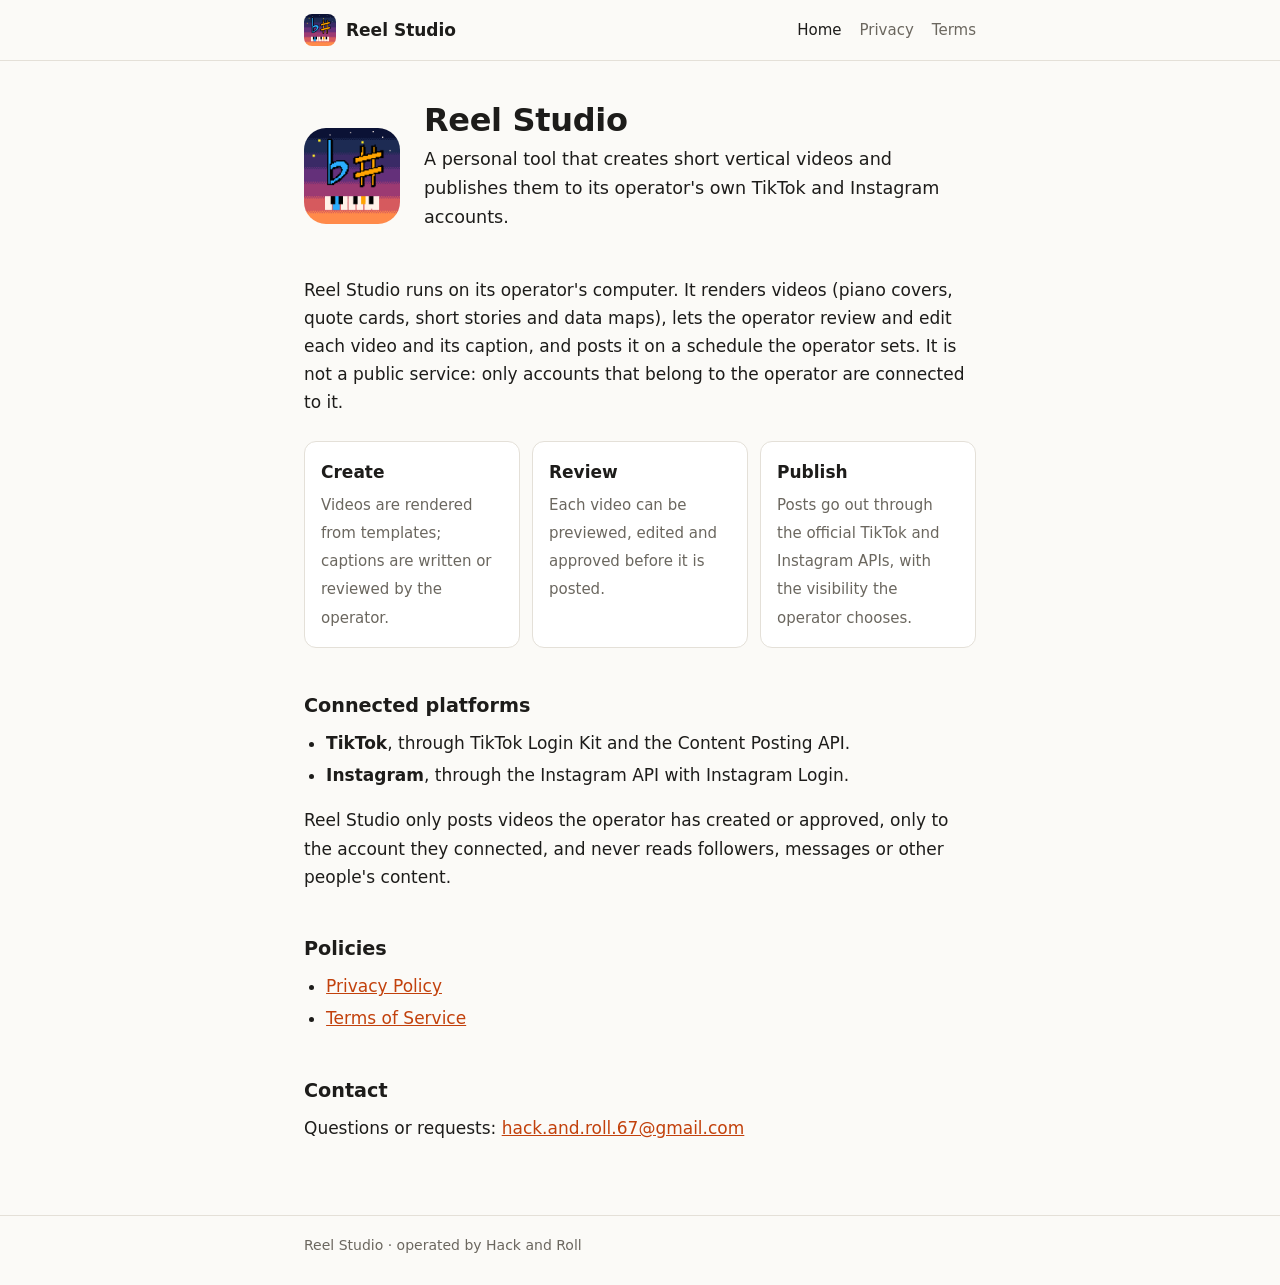
==== index.html @ 3e748179 "Initial commit" ====
<!doctype html>
<html lang="en">
<head>
  <meta charset="utf-8">
  <meta name="viewport" content="width=device-width, initial-scale=1">
  <title>Reel Studio</title>
  <meta name="description" content="Reel Studio makes short videos and publishes them to its operator's own TikTok and Instagram accounts.">
  <link rel="icon" href="/icon.png">
  <link rel="stylesheet" href="/style.css">
</head>
<body>
  <header>
    <div class="wrap">
      <a class="brand" href="/"><img src="/icon.png" alt="">Reel Studio</a>
      <nav>
        <a href="/" aria-current="page">Home</a>
        <a href="/privacy/">Privacy</a>
        <a href="/terms/">Terms</a>
      </nav>
    </div>
  </header>

  <main>
    <div class="wrap">
      <div class="hero">
        <img src="/icon.png" alt="Reel Studio icon">
        <div>
          <h1>Reel Studio</h1>
          <p class="lead">A personal tool that creates short vertical videos and publishes them to its operator's own TikTok and Instagram accounts.</p>
        </div>
      </div>

      <p>Reel Studio runs on its operator's computer. It renders videos (piano covers, quote cards, short stories and data maps), lets the operator review and edit each video and its caption, and posts it on a schedule the operator sets. It is not a public service: only accounts that belong to the operator are connected to it.</p>

      <div class="cards">
        <div class="card"><strong>Create</strong><span>Videos are rendered from templates; captions are written or reviewed by the operator.</span></div>
        <div class="card"><strong>Review</strong><span>Each video can be previewed, edited and approved before it is posted.</span></div>
        <div class="card"><strong>Publish</strong><span>Posts go out through the official TikTok and Instagram APIs, with the visibility the operator chooses.</span></div>
      </div>

      <h2>Connected platforms</h2>
      <ul>
        <li><strong>TikTok</strong>, through TikTok Login Kit and the Content Posting API.</li>
        <li><strong>Instagram</strong>, through the Instagram API with Instagram Login.</li>
      </ul>
      <p>Reel Studio only posts videos the operator has created or approved, only to the account they connected, and never reads followers, messages or other people's content.</p>

      <h2>Policies</h2>
      <ul>
        <li><a href="/privacy/">Privacy Policy</a></li>
        <li><a href="/terms/">Terms of Service</a></li>
      </ul>

      <h2>Contact</h2>
      <p>Questions or requests: <a href="mailto:hack.and.roll.67@gmail.com">hack.and.roll.67@gmail.com</a></p>
    </div>
  </main>

  <footer>
    <div class="wrap">Reel Studio · operated by Hack and Roll</div>
  </footer>
</body>
</html>
---- style.css ----
:root {
  --bg: #fbfaf7;
  --fg: #1d1c1a;
  --muted: #6b675f;
  --line: #e4e0d8;
  --accent: #c2410c;
  --card: #ffffff;
}
@media (prefers-color-scheme: dark) {
  :root {
    --bg: #141312;
    --fg: #ece9e3;
    --muted: #a09b91;
    --line: #2e2c29;
    --accent: #fb923c;
    --card: #1c1b19;
  }
}

* { box-sizing: border-box; }

html { -webkit-text-size-adjust: 100%; }

body {
  margin: 0;
  background: var(--bg);
  color: var(--fg);
  font: 17px/1.65 system-ui, -apple-system, "Segoe UI", Roboto, "Helvetica Neue", Arial, sans-serif;
}

.wrap { max-width: 44rem; margin: 0 auto; padding: 0 16px; }

header { border-bottom: 1px solid var(--line); }
header .wrap { display: flex; align-items: center; justify-content: space-between; gap: 16px; padding-top: 14px; padding-bottom: 14px; flex-wrap: wrap; }
.brand { display: flex; align-items: center; gap: 10px; font-weight: 650; color: var(--fg); text-decoration: none; }
.brand img { width: 32px; height: 32px; border-radius: 8px; }
nav { display: flex; gap: 18px; font-size: 15px; }
nav a { color: var(--muted); text-decoration: none; }
nav a:hover, nav a[aria-current="page"] { color: var(--fg); }

main { padding: 40px 0 56px; }
h1 { font-size: 2rem; line-height: 1.2; margin: 0 0 6px; letter-spacing: -0.01em; }
h2 { font-size: 1.2rem; margin: 2.2em 0 0.4em; }
p, ul { margin: 0 0 1em; }
ul { padding-left: 1.3em; }
li { margin: 0.25em 0; }
a { color: var(--accent); }
.meta { color: var(--muted); font-size: 15px; margin-bottom: 2em; }
.lead { font-size: 1.1rem; }

.hero { display: flex; gap: 24px; align-items: center; margin-bottom: 1.5em; }
.hero img { width: 96px; height: 96px; border-radius: 22px; flex: none; }
@media (max-width: 480px) { .hero { flex-direction: column; align-items: flex-start; } }

.cards { display: grid; grid-template-columns: repeat(auto-fit, minmax(12rem, 1fr)); gap: 12px; margin: 1.5em 0; }
.card { background: var(--card); border: 1px solid var(--line); border-radius: 12px; padding: 16px; }
.card strong { display: block; margin-bottom: 4px; }
.card span { color: var(--muted); font-size: 15px; }

footer { border-top: 1px solid var(--line); color: var(--muted); font-size: 14px; }
footer .wrap { padding-top: 18px; padding-bottom: 28px; }
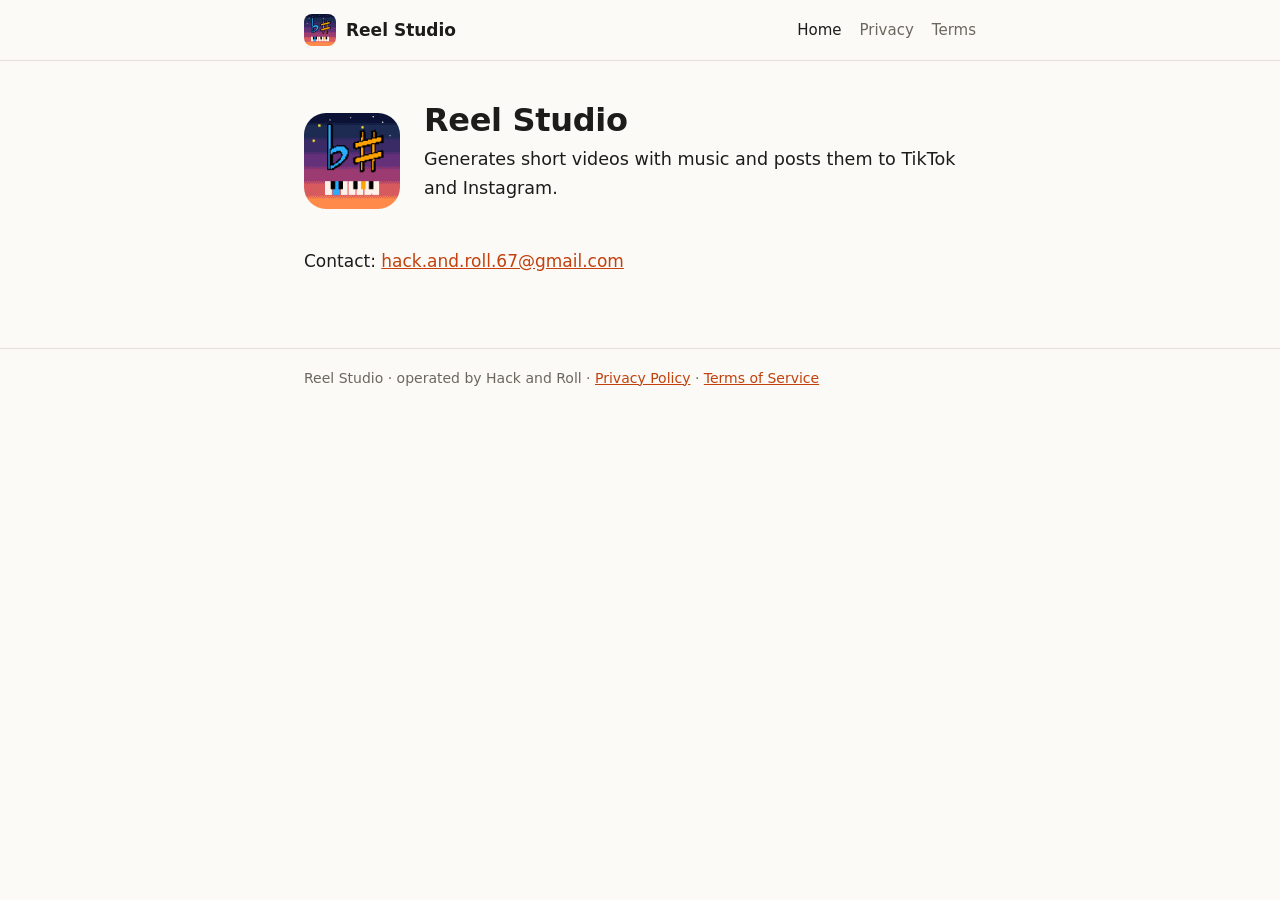
==== commit b1169654: "Update" ====
--- a/index.html
+++ b/index.html
@@ -3,8 +3,9 @@
 <head>
   <meta charset="utf-8">
   <meta name="viewport" content="width=device-width, initial-scale=1">
+  <meta name="robots" content="noindex">
   <title>Reel Studio</title>
-  <meta name="description" content="Reel Studio makes short videos and publishes them to its operator's own TikTok and Instagram accounts.">
+  <meta name="description" content="Reel Studio generates short videos with music and posts them to TikTok and Instagram.">
   <link rel="icon" href="/icon.png">
   <link rel="stylesheet" href="/style.css">
 </head>
@@ -26,38 +27,16 @@
         <img src="/icon.png" alt="Reel Studio icon">
         <div>
           <h1>Reel Studio</h1>
-          <p class="lead">A personal tool that creates short vertical videos and publishes them to its operator's own TikTok and Instagram accounts.</p>
+          <p class="lead">Generates short videos with music and posts them to TikTok and Instagram.</p>
         </div>
       </div>
 
-      <p>Reel Studio runs on its operator's computer. It renders videos (piano covers, quote cards, short stories and data maps), lets the operator review and edit each video and its caption, and posts it on a schedule the operator sets. It is not a public service: only accounts that belong to the operator are connected to it.</p>
-
-      <div class="cards">
-        <div class="card"><strong>Create</strong><span>Videos are rendered from templates; captions are written or reviewed by the operator.</span></div>
-        <div class="card"><strong>Review</strong><span>Each video can be previewed, edited and approved before it is posted.</span></div>
-        <div class="card"><strong>Publish</strong><span>Posts go out through the official TikTok and Instagram APIs, with the visibility the operator chooses.</span></div>
-      </div>
-
-      <h2>Connected platforms</h2>
-      <ul>
-        <li><strong>TikTok</strong>, through TikTok Login Kit and the Content Posting API.</li>
-        <li><strong>Instagram</strong>, through the Instagram API with Instagram Login.</li>
-      </ul>
-      <p>Reel Studio only posts videos the operator has created or approved, only to the account they connected, and never reads followers, messages or other people's content.</p>
-
-      <h2>Policies</h2>
-      <ul>
-        <li><a href="/privacy/">Privacy Policy</a></li>
-        <li><a href="/terms/">Terms of Service</a></li>
-      </ul>
-
-      <h2>Contact</h2>
-      <p>Questions or requests: <a href="mailto:hack.and.roll.67@gmail.com">hack.and.roll.67@gmail.com</a></p>
+      <p>Contact: <a href="mailto:hack.and.roll.67@gmail.com">hack.and.roll.67@gmail.com</a></p>
     </div>
   </main>
 
   <footer>
-    <div class="wrap">Reel Studio · operated by Hack and Roll</div>
+    <div class="wrap">Reel Studio · operated by Hack and Roll · <a href="/privacy/">Privacy Policy</a> · <a href="/terms/">Terms of Service</a></div>
   </footer>
 </body>
 </html>
--- a/style.css
+++ b/style.css
@@ -4,7 +4,6 @@
   --muted: #6b675f;
   --line: #e4e0d8;
   --accent: #c2410c;
-  --card: #ffffff;
 }
 @media (prefers-color-scheme: dark) {
   :root {
@@ -13,7 +12,6 @@
     --muted: #a09b91;
     --line: #2e2c29;
     --accent: #fb923c;
-    --card: #1c1b19;
   }
 }
 
@@ -52,10 +50,5 @@
 .hero img { width: 96px; height: 96px; border-radius: 22px; flex: none; }
 @media (max-width: 480px) { .hero { flex-direction: column; align-items: flex-start; } }
 
-.cards { display: grid; grid-template-columns: repeat(auto-fit, minmax(12rem, 1fr)); gap: 12px; margin: 1.5em 0; }
-.card { background: var(--card); border: 1px solid var(--line); border-radius: 12px; padding: 16px; }
-.card strong { display: block; margin-bottom: 4px; }
-.card span { color: var(--muted); font-size: 15px; }
-
 footer { border-top: 1px solid var(--line); color: var(--muted); font-size: 14px; }
 footer .wrap { padding-top: 18px; padding-bottom: 28px; }
